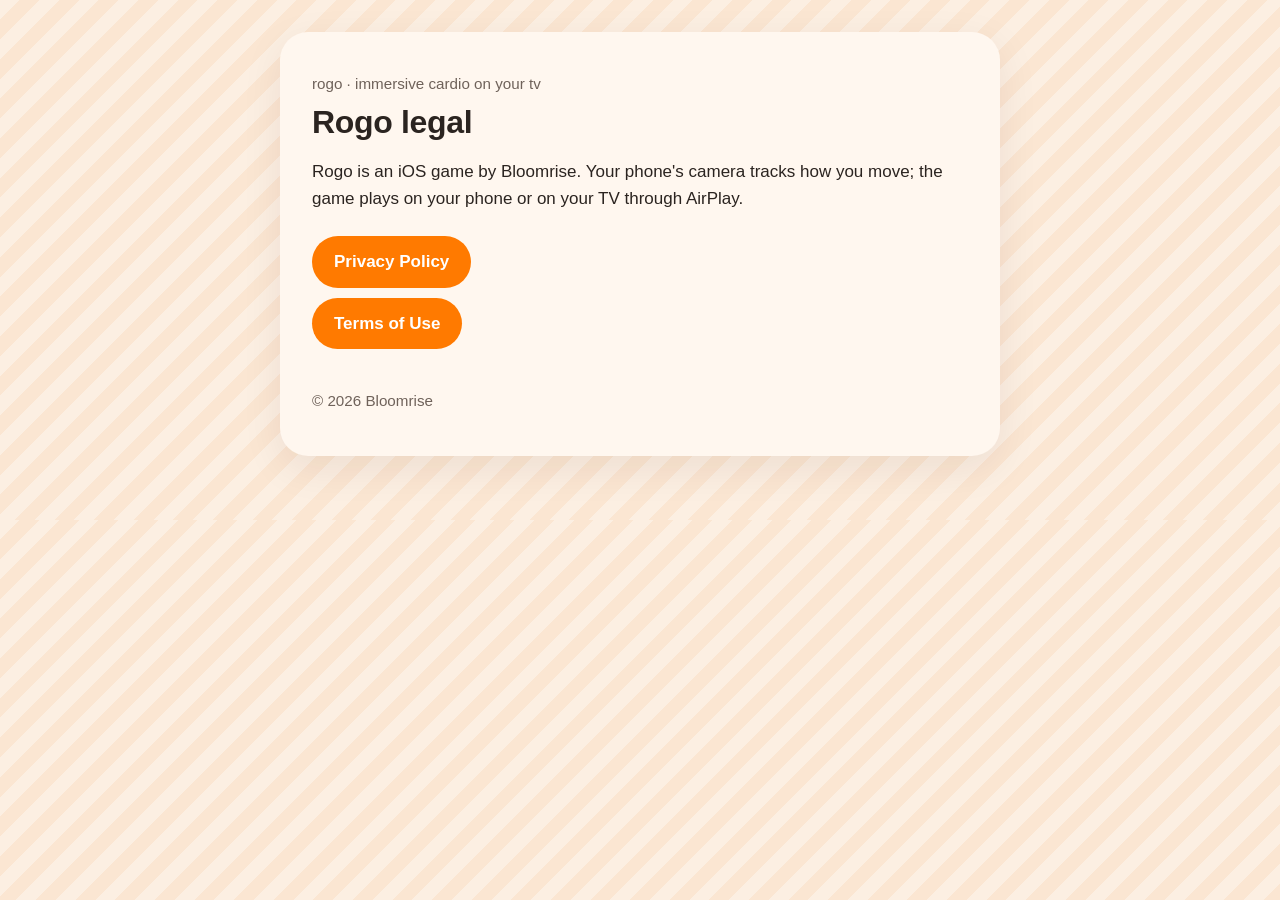
==== index.html @ 2c4ad08f "Rogo privacy policy and terms of use" ====
<!doctype html>
<html lang="en">
<head>
<meta charset="utf-8">
<meta name="viewport" content="width=device-width, initial-scale=1">
<title>Rogo – legal</title>
<meta name="description" content="Privacy policy and terms of use for Rogo, the immersive cardio game by Bloomrise.">
<link rel="stylesheet" href="style.css">
</head>
<body>
<main>
<p class="eyebrow">Rogo · immersive cardio on your TV</p>
<h1>Rogo legal</h1>
<p>Rogo is an iOS game by Bloomrise. Your phone's camera tracks how you move; the game plays on your phone or on your TV through AirPlay.</p>
<ul class="links">
<li><a href="privacy/">Privacy Policy</a></li>
<li><a href="terms/">Terms of Use</a></li>
</ul>
<p class="footer">© 2026 Bloomrise</p>
</main>
</body>
</html>
---- style.css ----
:root {
  --peach: #fbe6d2;
  --card: #fff7ef;
  --ink: #2b2420;
  --ink-soft: #6f625a;
  --orange: #ff7a00;
}
* { box-sizing: border-box; }
body {
  margin: 0;
  font-family: -apple-system, BlinkMacSystemFont, "SF Pro Text", "Segoe UI", Helvetica, Arial, sans-serif;
  font-size: 17px;
  line-height: 1.6;
  color: var(--ink);
  background:
    repeating-linear-gradient(135deg, rgba(255,255,255,0.35) 0 14px, rgba(255,255,255,0) 14px 28px),
    var(--peach);
  padding: 32px 16px 64px;
}
main {
  max-width: 720px;
  margin: 0 auto;
  background: var(--card);
  border-radius: 28px;
  padding: 40px 32px 28px;
  box-shadow: 0 12px 40px rgba(60, 30, 0, 0.08);
}
h1 { font-size: 2rem; line-height: 1.15; margin: 0 0 4px; letter-spacing: -0.01em; }
h2 { font-size: 1.15rem; margin: 32px 0 8px; }
p, li { color: var(--ink); }
.meta, .eyebrow { color: var(--ink-soft); font-size: 0.95rem; }
.eyebrow { margin: 0 0 8px; text-transform: lowercase; }
.eyebrow a { color: var(--orange); text-decoration: none; font-weight: 600; }
a { color: var(--orange); }
.summary {
  background: #fff;
  border-radius: 18px;
  padding: 16px 20px 8px;
  margin: 20px 0 8px;
}
.summary h2 { margin-top: 0; }
ul { padding-left: 22px; }
li { margin: 6px 0; }
.links { list-style: none; padding: 0; margin: 24px 0; }
.links li { margin: 10px 0; }
.links a {
  display: inline-block;
  background: var(--orange);
  color: #fff;
  text-decoration: none;
  font-weight: 700;
  padding: 12px 22px;
  border-radius: 999px;
}
.footer { margin-top: 40px; color: var(--ink-soft); font-size: 0.95rem; }
@media (max-width: 480px) {
  body { padding: 16px 10px 48px; font-size: 16px; }
  main { padding: 28px 20px 20px; border-radius: 22px; }
  h1 { font-size: 1.7rem; }
}
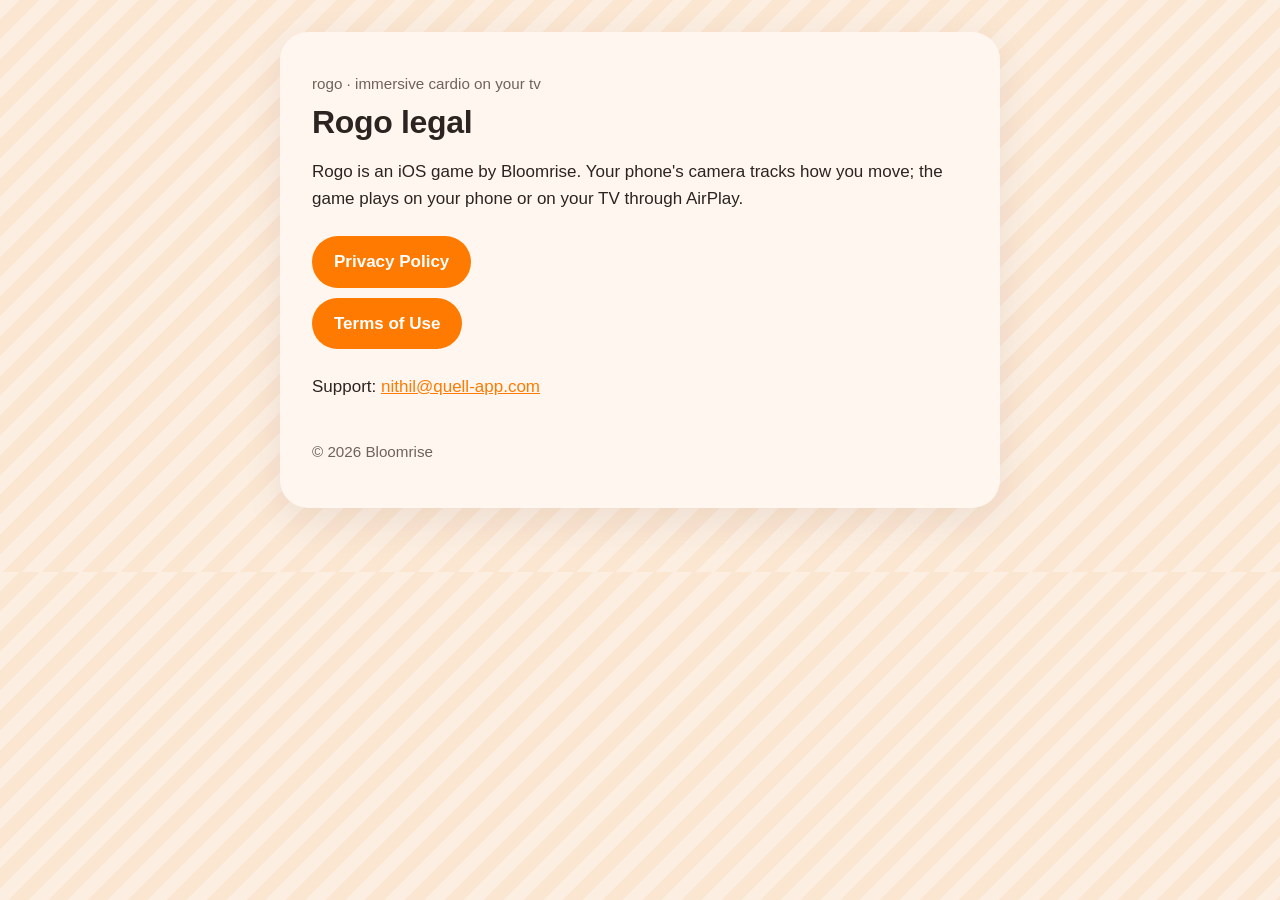
==== commit cef494af: "Add support email to contact sections" ====
--- a/index.html
+++ b/index.html
@@ -16,6 +16,7 @@
 <li><a href="privacy/">Privacy Policy</a></li>
 <li><a href="terms/">Terms of Use</a></li>
 </ul>
+<p>Support: <a href="mailto:nithil@quell-app.com">nithil@quell-app.com</a></p>
 <p class="footer">© 2026 Bloomrise</p>
 </main>
 </body>
